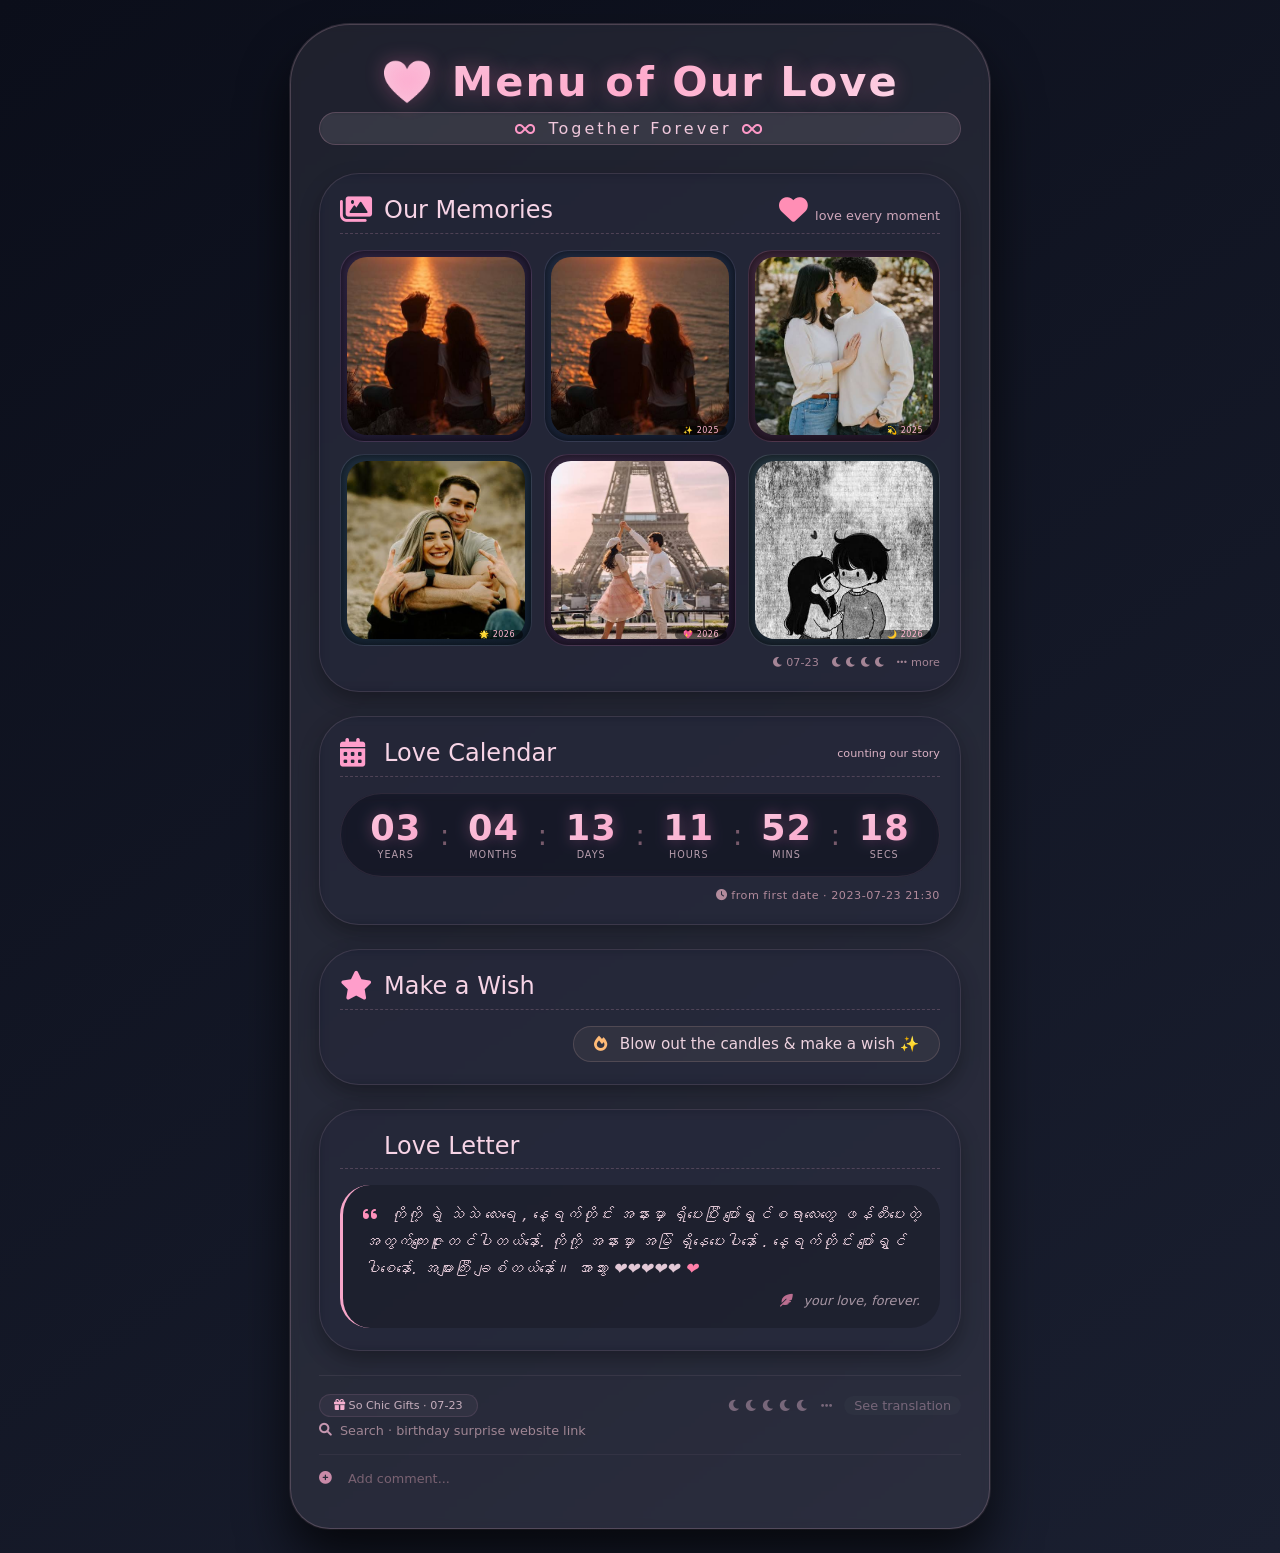
==== menu.html @ 6df20d0f "second commit" ====
<!DOCTYPE html>
<html lang="en">
<head>
  <meta charset="UTF-8" />
  <meta name="viewport" content="width=device-width, initial-scale=1.0" />
  <title>💙 Menu of Our Love · Together Forever</title>
  <!-- Font Awesome for icons (optional but used for stars, candles, etc.) -->
  <link rel="stylesheet" href="https://cdnjs.cloudflare.com/ajax/libs/font-awesome/6.0.0-beta3/css/all.min.css" />
  <style>
    * {
      margin: 0;
      padding: 0;
      box-sizing: border-box;
      font-family: 'Segoe UI', 'Poppins', system-ui, sans-serif;
    }

    body {
      background: linear-gradient(145deg, #0b0e1a 0%, #1a1f30 100%);
      min-height: 100vh;
      display: flex;
      justify-content: center;
      align-items: center;
      padding: 24px 16px;
    }

    .card {
      max-width: 700px;
      width: 100%;
      background: rgba(255, 240, 245, 0.08);
      backdrop-filter: blur(4px);
      -webkit-backdrop-filter: blur(4px);
      border-radius: 60px 60px 40px 40px;
      padding: 32px 28px 42px;
      box-shadow: 0 30px 50px rgba(0, 0, 0, 0.7), 0 0 0 1px rgba(255, 215, 235, 0.15);
      border: 1px solid rgba(255, 200, 220, 0.2);
      transition: 0.3s ease;
    }

    /* header */
    .menu-title {
      text-align: center;
      margin-bottom: 28px;
    }

    .menu-title h1 {
      font-size: 2.6rem;
      font-weight: 600;
      letter-spacing: 2px;
      background: linear-gradient(135deg, #f9d0e3, #ffb3d1, #fce6f0);
      -webkit-background-clip: text;
      background-clip: text;
      color: transparent;
      text-shadow: 0 0 20px rgba(255, 120, 180, 0.3);
    }

    .menu-title .sub {
      display: flex;
      justify-content: center;
      align-items: center;
      gap: 10px;
      margin-top: 6px;
      color: #f0c8dc;
      font-size: 1rem;
      font-weight: 300;
      letter-spacing: 3px;
      background: rgba(255, 255, 255, 0.03);
      padding: 6px 18px;
      border-radius: 40px;
      backdrop-filter: blur(2px);
      border: 1px solid rgba(255, 180, 210, 0.2);
    }

    .sub i {
      color: #ff99c8;
    }

    /* section cards */
    .section {
      background: rgba(20, 25, 45, 0.5);
      backdrop-filter: blur(6px);
      -webkit-backdrop-filter: blur(6px);
      border-radius: 40px;
      padding: 22px 20px;
      margin-bottom: 24px;
      border: 1px solid rgba(255, 200, 230, 0.12);
      box-shadow: 0 8px 20px rgba(0, 0, 0, 0.3);
      transition: 0.2s;
    }

    .section:hover {
      border-color: rgba(255, 170, 210, 0.3);
      background: rgba(30, 35, 60, 0.5);
    }

    .section-header {
      display: flex;
      align-items: center;
      gap: 12px;
      font-size: 1.5rem;
      font-weight: 500;
      color: #f7d4e6;
      margin-bottom: 16px;
      border-bottom: 1px dashed rgba(255, 180, 210, 0.2);
      padding-bottom: 8px;
    }

    .section-header i {
      color: #ff9ecb;
      font-size: 1.8rem;
      width: 2rem;
    }

    /* ----- Our Memories (photo grid) ----- */
    .photo-grid {
      display: grid;
      grid-template-columns: repeat(3, 1fr);
      gap: 12px;
    }

    .photo-item {
      aspect-ratio: 1 / 1;
      background: linear-gradient(145deg, #282f4a, #1c2238);
      border-radius: 24px;
      display: flex;
      flex-direction: column;
      align-items: center;
      justify-content: center;
      border: 1px solid rgba(255, 200, 230, 0.1);
      box-shadow: inset 0 0 10px rgba(0,0,0,0.6);
      transition: 0.2s;
      color: #baa3b5;
      font-size: 0.75rem;
      font-weight: 300;
      padding: 6px;
      text-align: center;
      position: relative;
      overflow: hidden;
    }

    .photo-item i {
      font-size: 2.4rem;
      color: #f7b0d0;
      margin-bottom: 4px;
      filter: drop-shadow(0 0 6px #ff88bb55);
    }

    .photo-item span {
      background: rgba(0,0,0,0.4);
      padding: 2px 10px;
      border-radius: 30px;
      backdrop-filter: blur(2px);
      font-size: 0.7rem;
      color: #f0dae3;
    }

    .photo-item .photo-label {
      position: absolute;
      bottom: 6px;
      right: 8px;
      background: rgba(0,0,0,0.5);
      padding: 0 8px;
      border-radius: 20px;
      font-size: 0.5rem;
      color: #ffb7d0;
      letter-spacing: 0.5px;
    }

    /* photo placeholders with emoji/icon */
    .photo-item:nth-child(1) { background: linear-gradient(145deg, #2e2340, #19162b); }
    .photo-item:nth-child(2) { background: linear-gradient(145deg, #1f2a40, #141d30); }
    .photo-item:nth-child(3) { background: linear-gradient(145deg, #3d263a, #1f1426); }
    .photo-item:nth-child(4) { background: linear-gradient(145deg, #1f2f3f, #121f2f); }
    .photo-item:nth-child(5) { background: linear-gradient(145deg, #34263f, #1e142b); }
    .photo-item:nth-child(6) { background: linear-gradient(145deg, #25353f, #141e2b); }

    /* Love Calendar */
    .calendar-display {
      display: flex;
      flex-wrap: wrap;
      justify-content: center;
      gap: 12px 16px;
      background: rgba(0,0,0,0.2);
      border-radius: 50px;
      padding: 16px 12px;
      backdrop-filter: blur(4px);
      border: 1px solid rgba(255, 180, 210, 0.1);
    }

    .time-unit {
      display: flex;
      flex-direction: column;
      align-items: center;
      min-width: 56px;
    }

    .time-unit .number {
      font-size: 2.2rem;
      font-weight: 600;
      background: linear-gradient(135deg, #fbcbdf, #faaacd);
      -webkit-background-clip: text;
      background-clip: text;
      color: transparent;
      line-height: 1;
      letter-spacing: 1px;
      text-shadow: 0 0 15px #ff99cc55;
    }

    .time-unit .label {
      font-size: 0.6rem;
      text-transform: uppercase;
      letter-spacing: 1px;
      color: #b89fae;
      margin-top: 4px;
    }

    .calendar-separator {
      color: #775a6b;
      font-size: 1.8rem;
      font-weight: 100;
      display: flex;
      align-items: center;
    }

    /* Make a Wish */
    .wish-area {
      display: flex;
      align-items: center;
      justify-content: space-between;
      flex-wrap: wrap;
      gap: 12px;
    }

    .wish-area .candle-icon {
      font-size: 2.2rem;
      color: #f7c26b;
      filter: drop-shadow(0 0 8px #f7b84d77);
      display: flex;
      gap: 6px;
    }

    .wish-area .wish-text {
      background: rgba(255, 215, 200, 0.06);
      padding: 8px 20px;
      border-radius: 60px;
      border: 1px solid rgba(255, 210, 190, 0.15);
      color: #eed3df;
      font-weight: 300;
      font-size: 0.95rem;
    }

    .wish-area .wish-text i {
      margin-right: 8px;
      color: #ffbb77;
    }

    /* Love Letter */
    .letter-preview {
      background: rgba(0,0,0,0.2);
      border-radius: 30px;
      padding: 16px 20px;
      border-left: 3px solid #f7a6c9;
      color: #e2c8d6;
      font-style: italic;
      font-weight: 300;
      line-height: 1.7;
      position: relative;
    }

    .letter-preview i {
      color: #ff90bb;
      margin-right: 6px;
    }

    .letter-preview .heart-sign {
      color: #ff80aa;
    }

    .footer-meta {
      display: flex;
      justify-content: space-between;
      align-items: center;
      margin-top: 20px;
      color: #78677a;
      font-size: 0.8rem;
      border-top: 1px solid rgba(255, 200, 230, 0.08);
      padding-top: 18px;
      flex-wrap: wrap;
      gap: 6px 12px;
    }

    .footer-meta .gift-tag {
      background: rgba(255, 200, 220, 0.05);
      padding: 4px 14px;
      border-radius: 40px;
      border: 1px solid rgba(255, 180, 210, 0.1);
      font-size: 0.7rem;
      color: #c6aebd;
    }

    .footer-meta .gift-tag i {
      color: #f7b0d0;
    }

    .comment-section {
      display: flex;
      align-items: center;
      gap: 8px;
      color: #9f8593;
      font-size: 0.8rem;
    }

    .comment-section i {
      color: #c697b0;
    }

    /* responsiveness */
    @media (max-width: 500px) {
      .card { padding: 24px 16px; }
      .menu-title h1 { font-size: 2.2rem; }
      .photo-grid { grid-template-columns: repeat(2, 1fr); }
      .time-unit .number { font-size: 1.8rem; }
      .calendar-separator { font-size: 1.2rem; }
      .wish-area { flex-direction: column; align-items: flex-start; }
    }
  </style>
</head>
<body>
<div class="card">

  <!-- Menu Header -->
  <div class="menu-title">
    <h1>💙 Menu of Our Love</h1>
    <div class="sub"><i class="fas fa-infinity"></i> Together Forever <i class="fas fa-infinity"></i></div>
  </div>

  <!-- Our Memories -->
  <div class="section">
    <div class="section-header">
      <i class="fas fa-images"></i> Our Memories
      <span style="margin-left: auto; font-size: 0.8rem; color: #cfa8bc;"><i class="fas fa-heart" style="color: #ff8eb5;"></i> love every moment</span>
    </div>
    <div class="photo-grid">
      <div class="photo-item">
         <image src="images/sunset.jpeg" alt="Memory 1" style="width: 100%; height: 100%; object-fit: cover; border-radius: 20px;">
        
        </div>
      <div class="photo-item"><image src="images/sunset.jpeg" alt="Memory 1" style="width: 100%; height: 100%; object-fit: cover; border-radius: 20px;"></image><div class="photo-label">✨ 2025</div></div>
      <div class="photo-item"><image src="images/dinner.jpeg" alt="Memory 1" style="width: 100%; height: 100%; object-fit: cover; border-radius: 20px;"></image><div class="photo-label">💫 2025</div></div>
      <div class="photo-item"><image src="images/2.jpeg" alt="Memory 1" style="width: 100%; height: 100%; object-fit: cover; border-radius: 20px;"></image><div class="photo-label">🌟 2026</div></div>
      <div class="photo-item"><image src="images/3.jpeg" alt="Memory 1" style="width: 100%; height: 100%; object-fit: cover; border-radius: 20px;"></image><div class="photo-label">💖 2026</div></div>
      <div class="photo-item"><image src="images/4.jpeg" alt="Memory 1" style="width: 100%; height: 100%; object-fit: cover; border-radius: 20px;"></image><div class="photo-label">🌙 2026</div></div>
    </div>
    <div style="display: flex; justify-content: flex-end; margin-top: 10px; color: #a58596; font-size: 0.7rem; gap: 12px;">
      <span><i class="fas fa-moon"></i> 07-23</span>
      <span><i class="fas fa-moon"></i> <i class="fas fa-moon"></i> <i class="fas fa-moon"></i> <i class="fas fa-moon"></i></span>
      <span><i class="fas fa-ellipsis-h"></i> more</span>
    </div>
  </div>

  <!-- Love Calendar (live count) -->
  <div class="section">
    <div class="section-header">
      <i class="fas fa-calendar-alt"></i> Love Calendar
      <span style="margin-left: auto; font-size: 0.7rem; color: #dbb2c5;">counting our story</span>
    </div>
    <div class="calendar-display" id="loveCalendar">
      <!-- dynamic content via JS -->
      <div class="time-unit"><span class="number" id="years">00</span><span class="label">Years</span></div>
      <div class="calendar-separator">:</div>
      <div class="time-unit"><span class="number" id="months">00</span><span class="label">Months</span></div>
      <div class="calendar-separator">:</div>
      <div class="time-unit"><span class="number" id="days">00</span><span class="label">Days</span></div>
      <div class="calendar-separator">:</div>
      <div class="time-unit"><span class="number" id="hours">00</span><span class="label">Hours</span></div>
      <div class="calendar-separator">:</div>
      <div class="time-unit"><span class="number" id="minutes">00</span><span class="label">Mins</span></div>
      <div class="calendar-separator">:</div>
      <div class="time-unit"><span class="number" id="seconds">00</span><span class="label">Secs</span></div>
    </div>
    <div style="text-align: right; margin-top: 12px; color: #b28b9c; font-size: 0.7rem; letter-spacing: 0.5px;">
      <i class="fas fa-clock"></i> from first date · 2023-07-23 21:30
    </div>
  </div>

  <!-- Make a Wish -->
  <div class="section">
    <div class="section-header">
      <i class="fas fa-star"></i> Make a Wish
    </div>
    <div class="wish-area">
      <div class="candle-icon">
        <i class="fas fa-candle-holder"></i>
        <i class="fas fa-candle-holder"></i>
        <i class="fas fa-candle-holder"></i>
        <i class="fas fa-candle-holder"></i>
        <i class="fas fa-candle-holder"></i>
      </div>
      <div class="wish-text">
        <i class="fas fa-fire"></i> Blow out the candles & make a wish ✨
      </div>
    </div>
  </div>

  <!-- Love Letter -->
  <div class="section">
    <div class="section-header">
      <i class="fas fa-envelope-open-heart"></i> Love Letter
    </div>
    <div class="letter-preview">
      <i class="fas fa-quote-left"></i> ကိုကို့ ရဲ့ သဲသဲ လေးရေ , နေ့ရက်တိုင်း အနားမှာ ရှိပေးပြီး ပျော်ရွှင်စရာလေးတွေ ဖန်တီးပေးတဲ့ အတွက်ကျေးဇူးတင်ပါတယ်နော်. 
       ကိုကို့ အနားမှာ အမြဲ ရှိနေပေးပါနော် . နေ့ရက်တိုင်း ပျော်ရွှင် ပါစေနော်. အများကြီး ချစ်တယ်နော်။ အာဘွားး ❤️❤️❤️❤️❤️
      <span class="heart-sign">❤️</span> 
      <span style="display: block; margin-top: 8px; text-align: right; font-size: 0.8rem; opacity: 0.7;">
        <i class="fas fa-feather-alt"></i> your love, forever.
      </span>
    </div>
  </div>

  <!-- footer: gifts, translation, comment -->
  <div class="footer-meta">
    <div class="gift-tag"><i class="fas fa-gift"></i> So Chic Gifts · 07-23</div>
    <div style="display: flex; gap: 12px; align-items: center;">
      <span><i class="fas fa-moon"></i> <i class="fas fa-moon"></i> <i class="fas fa-moon"></i> <i class="fas fa-moon"></i> <i class="fas fa-moon"></i></span>
      <span><i class="fas fa-ellipsis-h"></i></span>
      <span style="background: rgba(255,255,255,0.02); padding: 2px 10px; border-radius: 40px;">See translation</span>
    </div>
    <div class="comment-section">
      <i class="fas fa-search"></i> Search · birthday surprise website link
    </div>
  </div>
  <div style="display: flex; align-items: center; gap: 16px; margin-top: 16px; color: #7a6272; font-size: 0.8rem; border-top: 1px solid rgba(255, 200, 230, 0.05); padding-top: 16px;">
    <i class="fas fa-plus-circle" style="color: #c98aa8;"></i> Add comment...
  </div>
</div>

<script>
  (function() {
    // FIRST DATE: July 23, 2023, 21:30 (same as "07-23" in design)
    const firstDate = new Date(2023, 6, 23, 21, 30, 0); // month is 0-index: July = 6

    function updateCalendar() {
      const now = new Date();
      let diffSeconds = Math.floor((now - firstDate) / 1000);
      if (diffSeconds < 0) diffSeconds = 0;

      const years = Math.floor(diffSeconds / (365.25 * 24 * 60 * 60));
      const remainingAfterYears = diffSeconds % (365.25 * 24 * 60 * 60);
      const months = Math.floor(remainingAfterYears / (30.44 * 24 * 60 * 60));
      const remainingAfterMonths = remainingAfterYears % (30.44 * 24 * 60 * 60);
      const days = Math.floor(remainingAfterMonths / (24 * 60 * 60));
      const remainingAfterDays = remainingAfterMonths % (24 * 60 * 60);
      const hours = Math.floor(remainingAfterDays / (60 * 60));
      const remainingAfterHours = remainingAfterDays % (60 * 60);
      const minutes = Math.floor(remainingAfterHours / 60);
      const seconds = Math.floor(remainingAfterHours % 60);

      // pad with leading zeros
      document.getElementById('years').textContent = String(years).padStart(2, '0');
      document.getElementById('months').textContent = String(months).padStart(2, '0');
      document.getElementById('days').textContent = String(days).padStart(2, '0');
      document.getElementById('hours').textContent = String(hours).padStart(2, '0');
      document.getElementById('minutes').textContent = String(minutes).padStart(2, '0');
      document.getElementById('seconds').textContent = String(seconds).padStart(2, '0');
    }

    // update immediately and every second
    updateCalendar();
    setInterval(updateCalendar, 1000);
  })();
</script>

<!-- subtle extra: add translation note (already in footer) -->
</body>
</html>
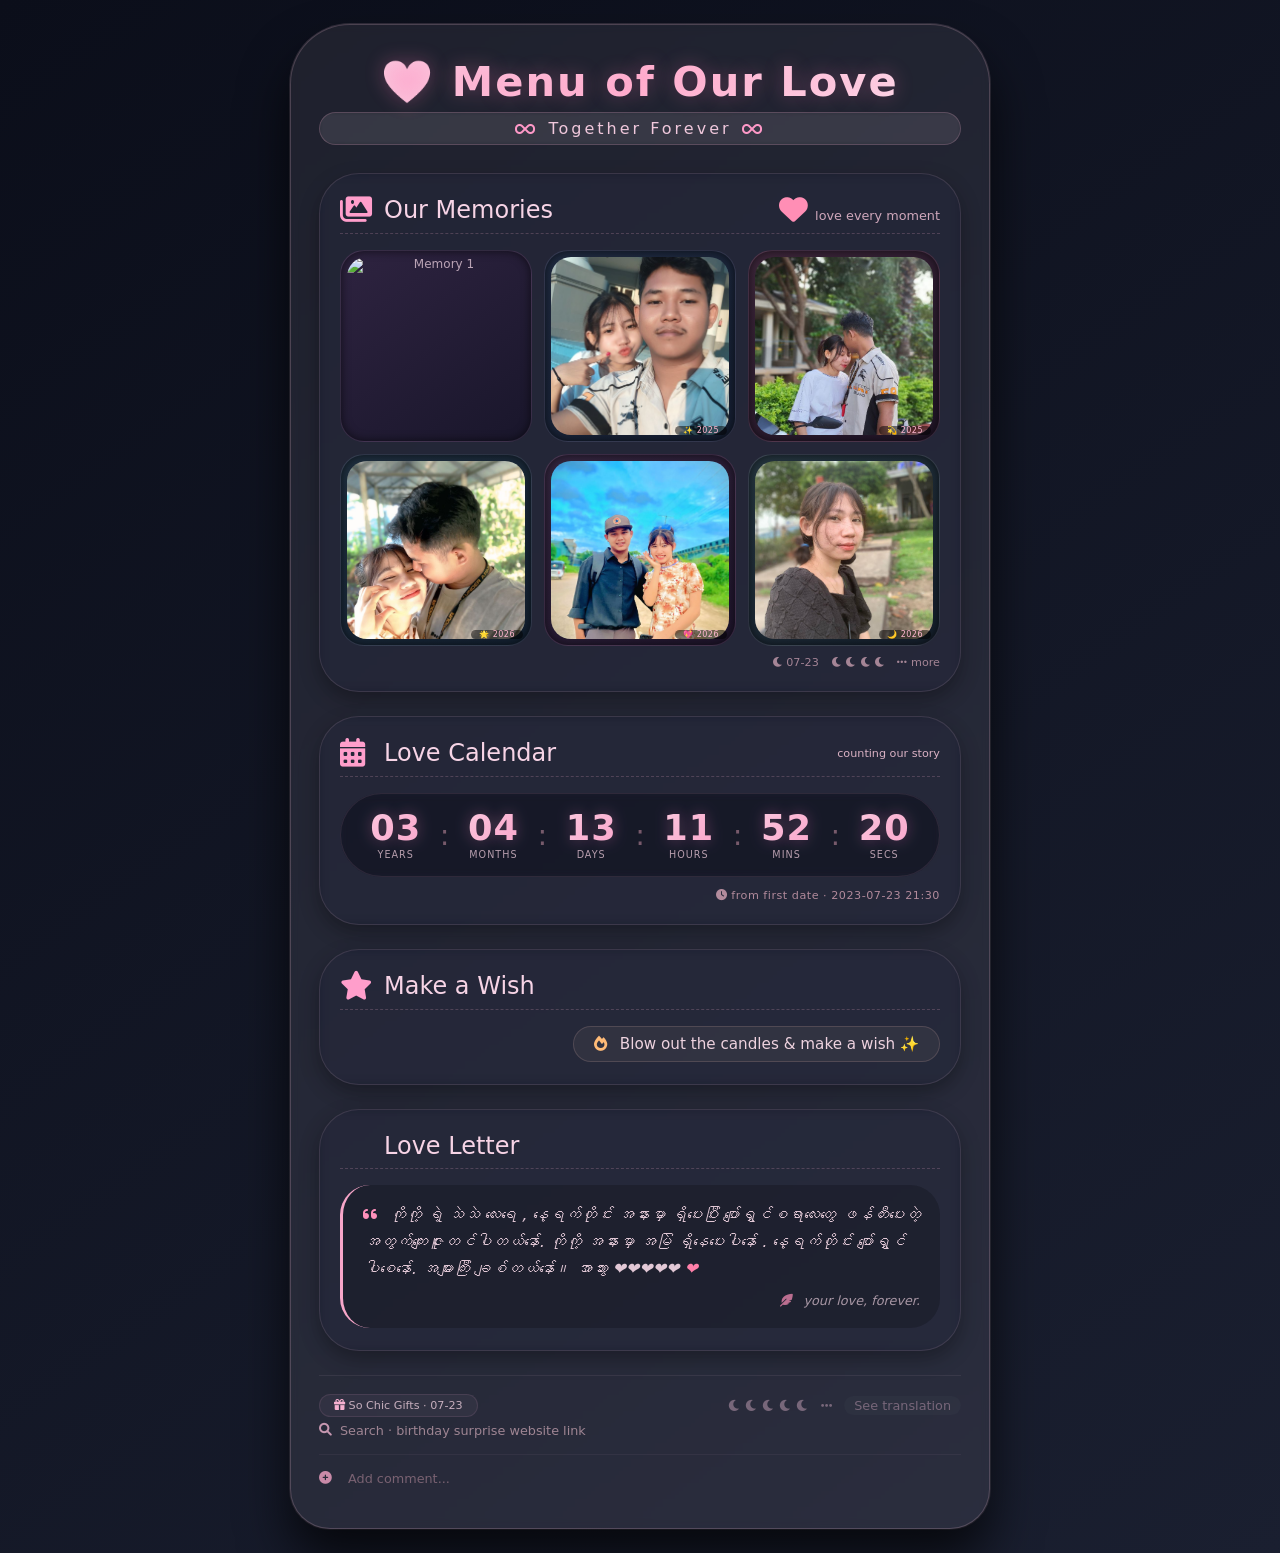
==== commit 23e4b97e: "update photos" ====
--- a/menu.html
+++ b/menu.html
@@ -344,11 +344,11 @@
          <image src="images/sunset.jpeg" alt="Memory 1" style="width: 100%; height: 100%; object-fit: cover; border-radius: 20px;">
         
         </div>
-      <div class="photo-item"><image src="images/sunset.jpeg" alt="Memory 1" style="width: 100%; height: 100%; object-fit: cover; border-radius: 20px;"></image><div class="photo-label">✨ 2025</div></div>
-      <div class="photo-item"><image src="images/dinner.jpeg" alt="Memory 1" style="width: 100%; height: 100%; object-fit: cover; border-radius: 20px;"></image><div class="photo-label">💫 2025</div></div>
-      <div class="photo-item"><image src="images/2.jpeg" alt="Memory 1" style="width: 100%; height: 100%; object-fit: cover; border-radius: 20px;"></image><div class="photo-label">🌟 2026</div></div>
-      <div class="photo-item"><image src="images/3.jpeg" alt="Memory 1" style="width: 100%; height: 100%; object-fit: cover; border-radius: 20px;"></image><div class="photo-label">💖 2026</div></div>
-      <div class="photo-item"><image src="images/4.jpeg" alt="Memory 1" style="width: 100%; height: 100%; object-fit: cover; border-radius: 20px;"></image><div class="photo-label">🌙 2026</div></div>
+      <div class="photo-item"><image src="images/t1.jpg" alt="Memory 1" style="width: 100%; height: 100%; object-fit: cover; border-radius: 20px;"></image><div class="photo-label">✨ 2025</div></div>
+      <div class="photo-item"><image src="images/t2.jpg" alt="Memory 1" style="width: 100%; height: 100%; object-fit: cover; border-radius: 20px;"></image><div class="photo-label">💫 2025</div></div>
+      <div class="photo-item"><image src="images/t3.jpg" alt="Memory 1" style="width: 100%; height: 100%; object-fit: cover; border-radius: 20px;"></image><div class="photo-label">🌟 2026</div></div>
+      <div class="photo-item"><image src="images/t4.jpg" alt="Memory 1" style="width: 100%; height: 100%; object-fit: cover; border-radius: 20px;"></image><div class="photo-label">💖 2026</div></div>
+      <div class="photo-item"><image src="images/t5.jpg" alt="Memory 1" style="width: 100%; height: 100%; object-fit: cover; border-radius: 20px;"></image><div class="photo-label">🌙 2026</div></div>
     </div>
     <div style="display: flex; justify-content: flex-end; margin-top: 10px; color: #a58596; font-size: 0.7rem; gap: 12px;">
       <span><i class="fas fa-moon"></i> 07-23</span>
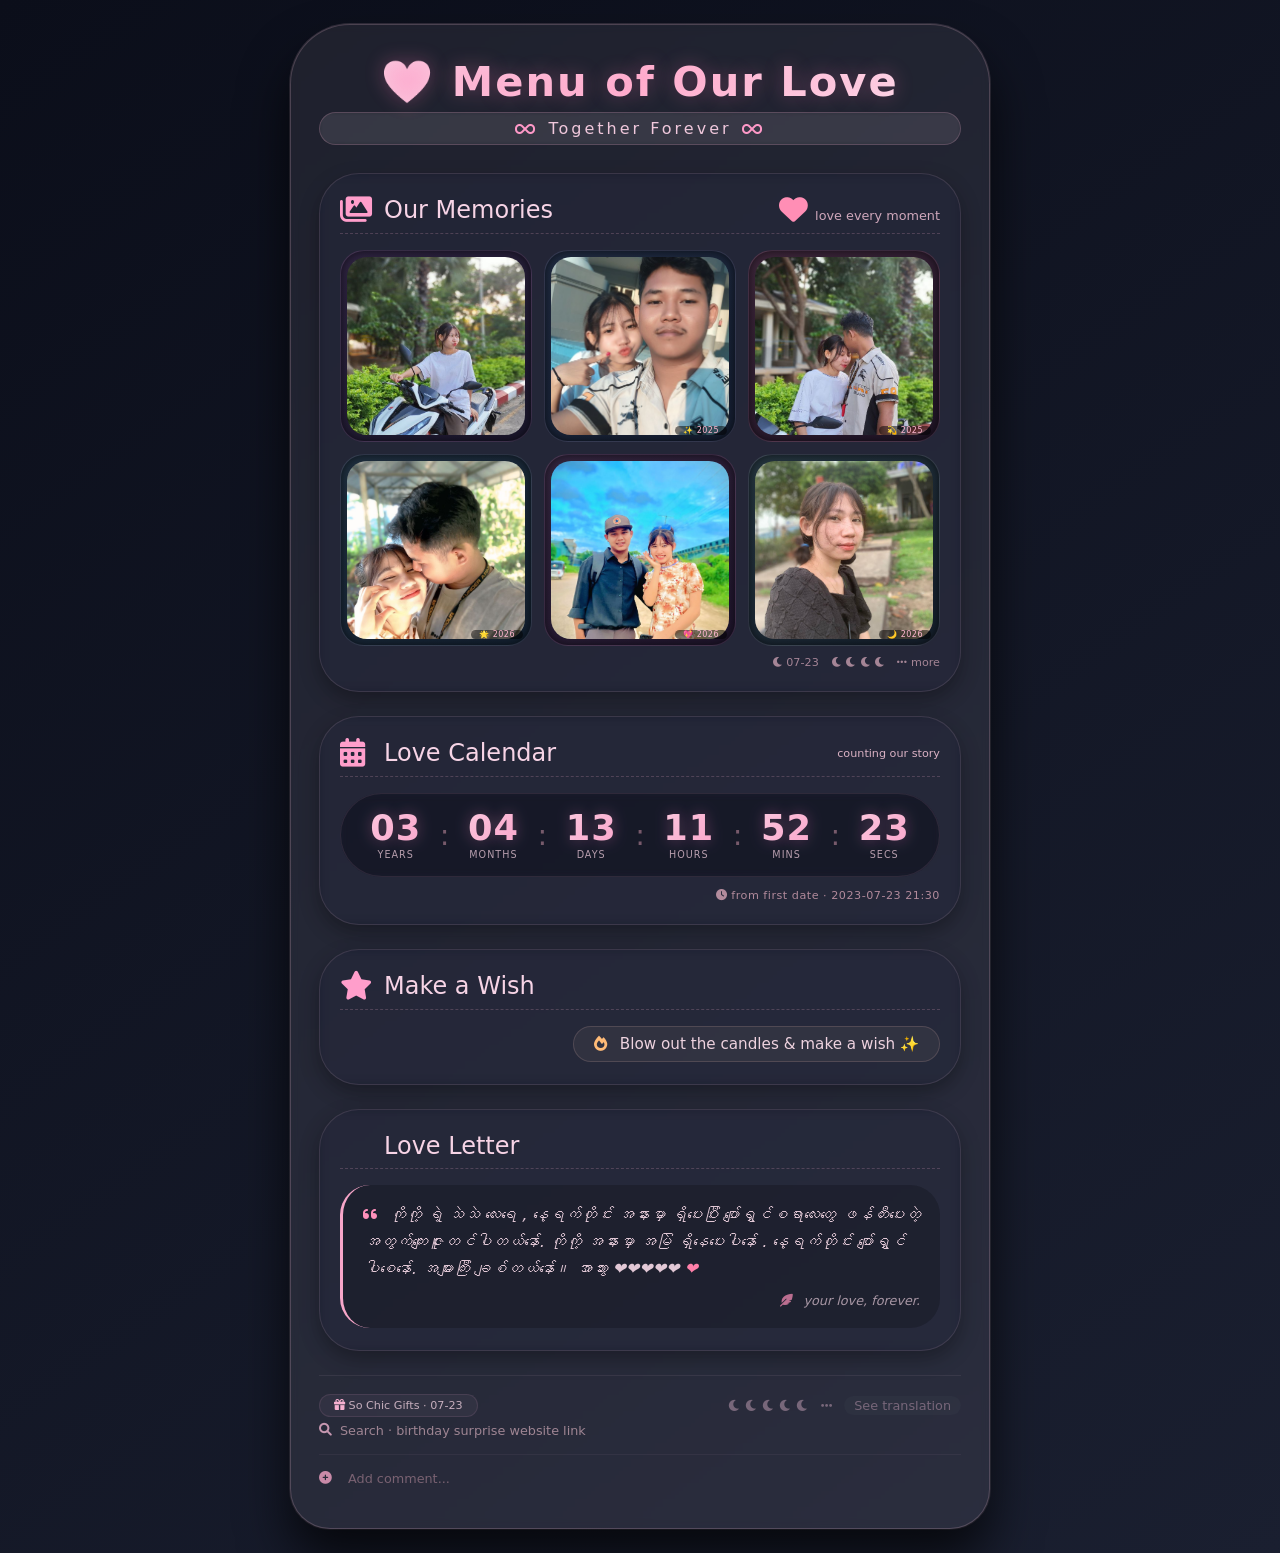
==== commit 77c74435: "Fix menu.html" ====
--- a/menu.html
+++ b/menu.html
@@ -341,7 +341,7 @@
     </div>
     <div class="photo-grid">
       <div class="photo-item">
-         <image src="images/sunset.jpeg" alt="Memory 1" style="width: 100%; height: 100%; object-fit: cover; border-radius: 20px;">
+         <image src="images/t6.jpg" alt="Memory 1" style="width: 100%; height: 100%; object-fit: cover; border-radius: 20px;">
         
         </div>
       <div class="photo-item"><image src="images/t1.jpg" alt="Memory 1" style="width: 100%; height: 100%; object-fit: cover; border-radius: 20px;"></image><div class="photo-label">✨ 2025</div></div>
